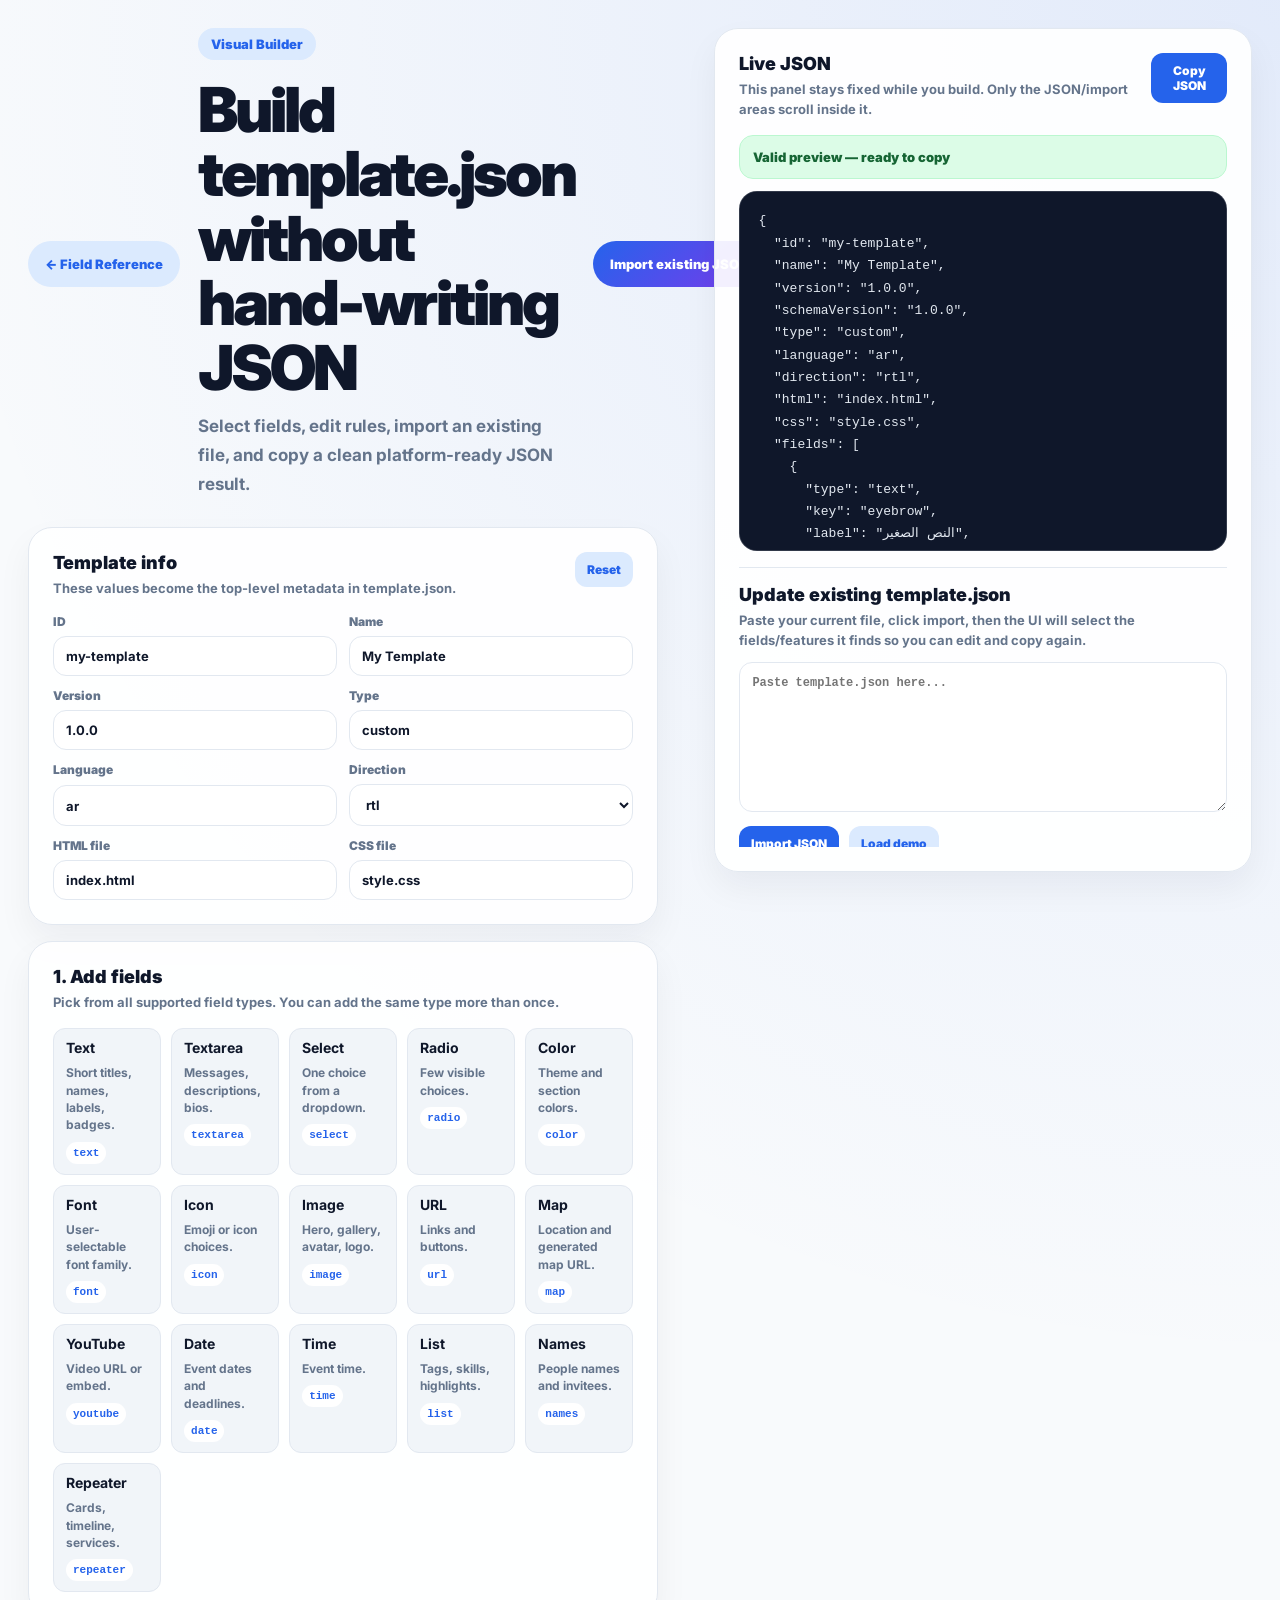
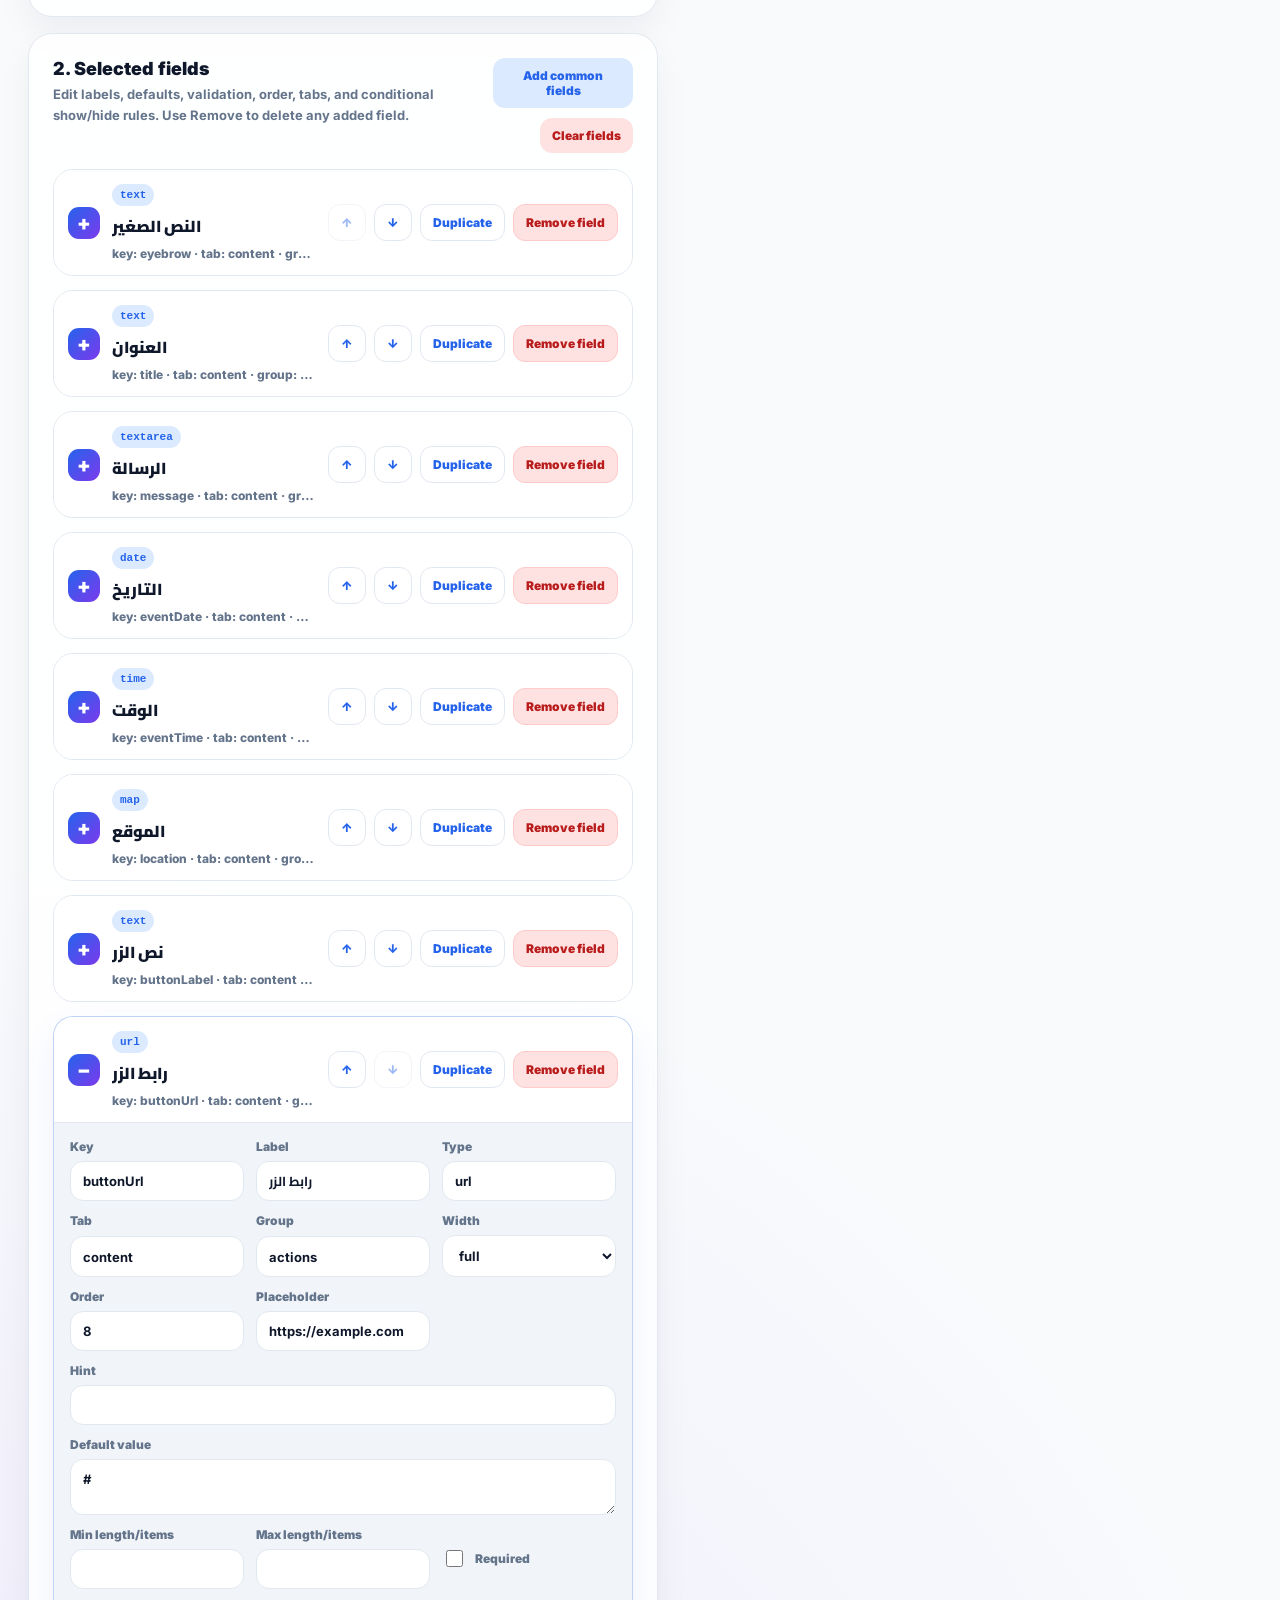
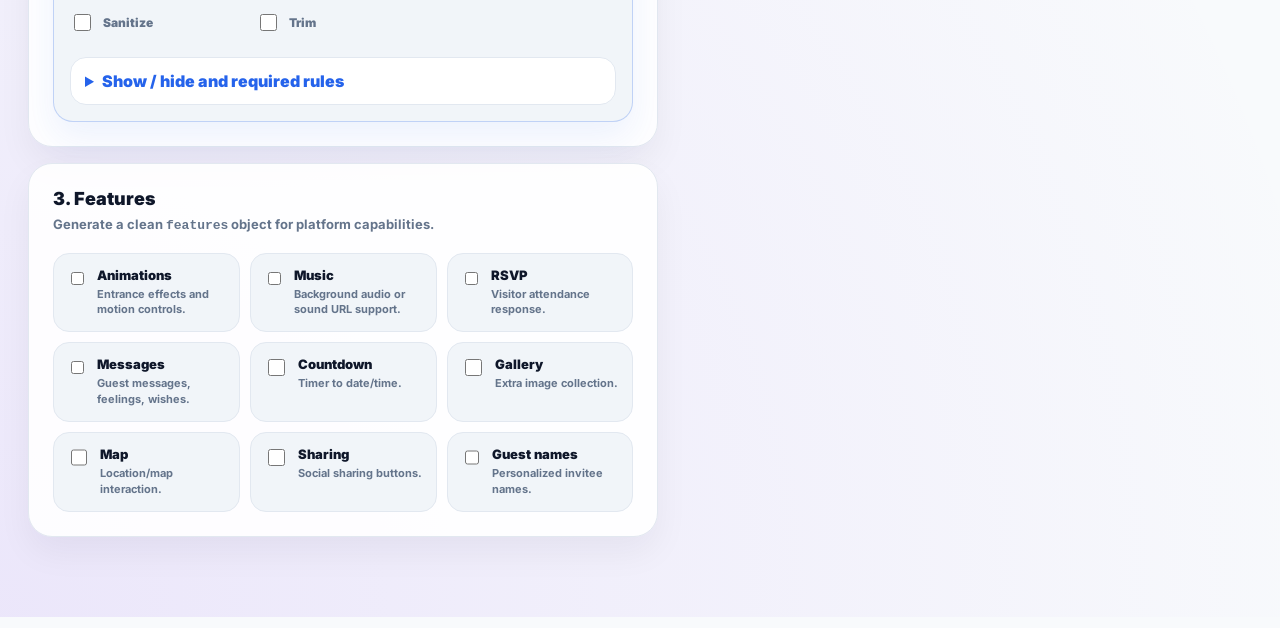
==== builder.html @ 33f6e94f "update" ====
<!DOCTYPE html>
<html lang="en" dir="ltr">

<head>
    <meta charset="UTF-8" />
    <meta name="viewport" content="width=device-width, initial-scale=1.0" />
    <title>Safhat Visual template.json Builder</title>
    <link rel="stylesheet" href="style.css" />
</head>

<body class="builder-page">

    <header class="builder-topbar">
        <a class="back-link" href="index.html">← Field Reference</a>
        <div>
            <span class="badge">Visual Builder</span>
            <h1>Build template.json without hand-writing JSON</h1>
            <p>Select fields, edit rules, import an existing file, and copy a clean platform-ready JSON result.</p>
        </div>
        <a class="topbar-action" href="#builder-import">Import existing JSON</a>
    </header>

    <main class="builder-main">
        <div class="builder-shell">
            <div class="builder-workspace">
                <div class="builder-panel">
                    <div class="builder-panel-title">
                        <div>
                            <h3>Template info</h3>
                            <p>These values become the top-level metadata in template.json.</p>
                        </div>
                        <button class="ghost-button" type="button" data-builder-reset>Reset</button>
                    </div>

                    <div class="builder-form-grid">
                        <label>
                            <span>ID</span>
                            <input id="builder-id" type="text" value="my-template" placeholder="my-template" />
                        </label>
                        <label>
                            <span>Name</span>
                            <input id="builder-name" type="text" value="My Template" placeholder="My Template" />
                        </label>
                        <label>
                            <span>Version</span>
                            <input id="builder-version" type="text" value="1.0.0" placeholder="1.0.0" />
                        </label>
                        <label>
                            <span>Type</span>
                            <input id="builder-type" type="text" value="custom" placeholder="invitation, portfolio..." />
                        </label>
                        <label>
                            <span>Language</span>
                            <input id="builder-language" type="text" value="ar" placeholder="ar" />
                        </label>
                        <label>
                            <span>Direction</span>
                            <select id="builder-direction">
                                <option value="rtl" selected>rtl</option>
                                <option value="ltr">ltr</option>
                            </select>
                        </label>
                        <label>
                            <span>HTML file</span>
                            <input id="builder-html" type="text" value="index.html" />
                        </label>
                        <label>
                            <span>CSS file</span>
                            <input id="builder-css" type="text" value="style.css" />
                        </label>
                    </div>
                </div>

                <div class="builder-panel">
                    <div class="builder-panel-title">
                        <div>
                            <h3>1. Add fields</h3>
                            <p>Pick from all supported field types. You can add the same type more than once.</p>
                        </div>
                    </div>

                    <div class="field-picker" data-field-picker></div>
                </div>

                <div class="builder-panel">
                    <div class="builder-panel-title">
                        <div>
                            <h3>2. Selected fields</h3>
                            <p>Edit labels, defaults, validation, order, tabs, and conditional show/hide rules. Use Remove to delete any added field.</p>
                        </div>
                        <div class="builder-title-actions">
                            <button class="ghost-button" type="button" data-add-common-fields>Add common fields</button>
                            <button class="danger-button" type="button" data-clear-fields>Clear fields</button>
                        </div>
                    </div>

                    <div class="selected-fields" data-selected-fields></div>
                </div>

                <div class="builder-panel">
                    <div class="builder-panel-title">
                        <div>
                            <h3>3. Features</h3>
                            <p>Generate a clean <code>features</code> object for platform capabilities.</p>
                        </div>
                    </div>

                    <div class="feature-toggle-grid" data-feature-toggles></div>
                </div>
            </div>

            <aside class="builder-preview">
                <div class="builder-panel sticky-preview">
                    <div class="builder-panel-title">
                        <div>
                            <h3>Live JSON</h3>
                            <p>This panel stays fixed while you build. Only the JSON/import areas scroll inside it.</p>
                        </div>
                        <button type="button" data-copy="builder-json-output">Copy JSON</button>
                    </div>

                    <div class="builder-status" data-builder-status>Ready</div>

                    <pre class="builder-json"><code id="builder-json-output"></code></pre>

                    <div class="import-box">
                        <h4>Update existing template.json</h4>
                        <p>Paste your current file, click import, then the UI will select the fields/features it finds so you can edit and copy again.</p>
                        <textarea id="builder-import" placeholder='Paste template.json here...'></textarea>
                        <div class="builder-actions">
                            <button type="button" data-import-json>Import JSON</button>
                            <button class="ghost-button" type="button" data-load-demo-json>Load demo</button>
                        </div>
                    </div>
                </div>
            </aside>
        </div>
    </main>

    <script src="builder.js"></script>

</body>

</html>
---- style.css ----
@import url('https://fonts.googleapis.com/css2?family=Cairo:wght@400;500;600;700;800;900&family=Inter:wght@400;500;600;700;800;900&display=swap');

:root {
    --bg: #f8fafc;
    --surface: #ffffff;
    --surface-soft: #f1f5f9;
    --text: #0f172a;
    --muted: #64748b;
    --border: #e2e8f0;
    --primary: #2563eb;
    --primary-soft: #dbeafe;
    --accent: #7c3aed;
    --success: #16a34a;
    --warning: #f59e0b;
    --danger: #ef4444;
    --code-bg: #0f172a;
    --code-text: #e2e8f0;
    --radius: 22px;
    --shadow: 0 22px 60px rgba(15, 23, 42, 0.08);
}

* {
    box-sizing: border-box;
}

html {
    scroll-behavior: smooth;
}

body {
    margin: 0;
    min-height: 100vh;
    color: var(--text);
    background:
        radial-gradient(circle at top right, rgba(37, 99, 235, 0.10), transparent 34%),
        radial-gradient(circle at bottom left, rgba(124, 58, 237, 0.10), transparent 34%),
        var(--bg);
    font-family: Inter, Cairo, sans-serif;
}

a {
    color: inherit;
    text-decoration: none;
}

code {
    font-family: ui-monospace, SFMono-Regular, Menlo, Monaco, Consolas, monospace;
}

.sidebar {
    position: fixed;
    inset: 0 auto 0 0;
    width: 292px;
    padding: 22px;
    background: rgba(255, 255, 255, 0.84);
    border-right: 1px solid var(--border);
    backdrop-filter: blur(18px);
    overflow-y: auto;
    z-index: 20;
}

.brand {
    display: flex;
    align-items: center;
    gap: 12px;
    padding: 14px;
    margin-bottom: 18px;
    border-radius: 18px;
    background: var(--surface-soft);
    border: 1px solid var(--border);
}

.brand>span {
    width: 42px;
    height: 42px;
    display: grid;
    place-items: center;
    border-radius: 14px;
    color: #ffffff;
    background: linear-gradient(135deg, var(--primary), var(--accent));
    font-size: 22px;
    font-weight: 900;
}

.brand strong {
    display: block;
    font-size: 15px;
    font-weight: 900;
}

.brand small {
    display: block;
    margin-top: 2px;
    color: var(--muted);
    font-size: 12px;
    font-weight: 700;
}

.sidebar nav {
    display: grid;
    gap: 4px;
}

.sidebar nav a {
    padding: 10px 12px;
    border-radius: 12px;
    color: var(--muted);
    font-size: 14px;
    font-weight: 700;
    transition: 0.18s ease;
}

.sidebar nav a:hover {
    color: var(--primary);
    background: var(--primary-soft);
}

.docs {
    width: min(1180px, calc(100% - 340px));
    margin-left: 320px;
    padding: 28px 28px 80px;
}

.hero {
    padding: clamp(34px, 5vw, 72px);
    margin-bottom: 24px;
    border-radius: 34px;
    background:
        linear-gradient(135deg, rgba(255, 255, 255, 0.94), rgba(255, 255, 255, 0.64)),
        var(--surface);
    border: 1px solid var(--border);
    box-shadow: var(--shadow);
}

.badge {
    display: inline-flex;
    width: fit-content;
    padding: 8px 13px;
    margin-bottom: 18px;
    border-radius: 999px;
    color: var(--primary);
    background: var(--primary-soft);
    font-size: 13px;
    font-weight: 900;
}

.hero h1 {
    max-width: 850px;
    margin: 0;
    font-size: clamp(42px, 6vw, 76px);
    line-height: 1.02;
    letter-spacing: -0.055em;
    font-weight: 900;
}

.hero p {
    max-width: 760px;
    margin: 22px 0 0;
    color: var(--muted);
    font-size: 18px;
    line-height: 1.8;
    font-weight: 600;
}

.hero-actions {
    display: flex;
    flex-wrap: wrap;
    gap: 12px;
    margin-top: 30px;
}

.hero-actions a {
    min-height: 50px;
    display: inline-flex;
    align-items: center;
    justify-content: center;
    padding: 13px 20px;
    border-radius: 999px;
    font-weight: 900;
}

.hero-actions a:first-child {
    color: #ffffff;
    background: linear-gradient(135deg, var(--primary), var(--accent));
}

.hero-actions a:last-child {
    background: var(--surface-soft);
    border: 1px solid var(--border);
}

.workflow-grid,
.checklist-grid {
    display: grid;
    gap: 16px;
}

.workflow-grid {
    grid-template-columns: repeat(3, minmax(0, 1fr));
}

.workflow-card {
    min-height: 230px;
    padding: 24px;
    border: 1px solid var(--border);
    border-radius: 22px;
    background: linear-gradient(145deg, #ffffff, var(--surface-soft));
}

.workflow-card > span {
    display: grid;
    width: 34px;
    height: 34px;
    place-items: center;
    border-radius: 50%;
    color: #ffffff;
    background: linear-gradient(135deg, var(--primary), var(--accent));
    font-size: 13px;
    font-weight: 900;
}

.workflow-card h3 {
    margin: 18px 0 8px;
    font-size: 20px;
}

.workflow-card p {
    min-height: 52px;
    margin: 0 0 15px;
    color: var(--muted);
    font-weight: 600;
    line-height: 1.65;
}

.workflow-card code {
    display: block;
    padding: 10px;
    overflow-x: auto;
    border-radius: 10px;
    color: #bfdbfe;
    background: var(--code-bg);
    font-size: 11px;
    line-height: 1.5;
    white-space: nowrap;
}

.callout {
    margin-top: 20px;
    padding: 16px 18px;
    border: 1px solid rgba(37, 99, 235, 0.22);
    border-radius: 16px;
    color: #1e3a8a;
    background: var(--primary-soft);
    line-height: 1.65;
}

.checklist-grid {
    grid-template-columns: repeat(2, minmax(0, 1fr));
}

.checklist-grid label {
    display: flex;
    align-items: flex-start;
    gap: 10px;
    padding: 15px;
    border: 1px solid var(--border);
    border-radius: 14px;
    background: var(--surface-soft);
    color: var(--text);
    font-weight: 700;
    line-height: 1.5;
    cursor: pointer;
}

.checklist-grid input {
    width: 17px;
    height: 17px;
    margin: 2px 0 0;
    accent-color: var(--primary);
}

.builder-section {
    background:
        linear-gradient(135deg, rgba(37, 99, 235, 0.08), rgba(124, 58, 237, 0.08)),
        rgba(255, 255, 255, 0.94);
}

.builder-link-section {
    background:
        linear-gradient(135deg, rgba(37, 99, 235, 0.09), rgba(124, 58, 237, 0.09)),
        rgba(255, 255, 255, 0.94);
}

.builder-link-card {
    display: flex;
    align-items: center;
    justify-content: space-between;
    gap: 18px;
    padding: 22px;
    border: 1px solid rgba(37, 99, 235, 0.18);
    border-radius: 22px;
    background: #ffffff;
}

.builder-link-card strong {
    display: block;
    font-size: 20px;
    font-weight: 900;
}

.builder-link-card p {
    margin: 7px 0 0;
    color: var(--muted);
    line-height: 1.65;
    font-weight: 700;
}

.builder-link-card a,
.topbar-action,
.back-link {
    display: inline-flex;
    align-items: center;
    justify-content: center;
    min-height: 46px;
    padding: 12px 17px;
    border-radius: 999px;
    color: #ffffff;
    background: linear-gradient(135deg, var(--primary), var(--accent));
    font-size: 13px;
    font-weight: 900;
    white-space: nowrap;
}

.back-link {
    color: var(--primary);
    background: var(--primary-soft);
}

.builder-page {
    min-height: 100vh;
}

.builder-topbar,
.builder-main {
    margin-right: min(620px, calc(42vw + 56px));
}

.builder-topbar {
    display: grid;
    grid-template-columns: auto 1fr auto;
    gap: 18px;
    align-items: center;
    padding: 28px;
}

.builder-topbar h1 {
    max-width: 900px;
    margin: 0;
    font-size: clamp(34px, 5vw, 62px);
    line-height: 1.04;
    letter-spacing: -0.05em;
    font-weight: 900;
}

.builder-topbar p {
    max-width: 760px;
    margin: 12px 0 0;
    color: var(--muted);
    font-size: 17px;
    line-height: 1.7;
    font-weight: 700;
}

.builder-main {
    padding: 0 28px 80px;
}

.builder-page .builder-shell {
    display: block;
}

.builder-page .builder-workspace {
    max-width: 1120px;
}

.builder-page .builder-panel {
    padding: 24px;
}

.builder-page .field-picker {
    grid-template-columns: repeat(5, minmax(0, 1fr));
}

.builder-page .feature-toggle-grid {
    grid-template-columns: repeat(3, minmax(0, 1fr));
}

.builder-page .builder-preview {
    position: fixed;
    top: 28px;
    right: 28px;
    bottom: 28px;
    width: min(560px, calc(100vw - 56px));
    max-width: 42vw;
    z-index: 30;
}

.builder-page .sticky-preview {
    position: static;
    display: flex;
    flex-direction: column;
    height: 100%;
    overflow: hidden;
}

.builder-page .builder-json {
    flex: 1 1 auto;
    min-height: 220px;
    max-height: none;
    overflow: auto;
}

.builder-page .import-box {
    flex: 0 0 auto;
    max-height: 280px;
    overflow: auto;
}

.builder-shell {
    display: grid;
    grid-template-columns: minmax(0, 1.2fr) minmax(360px, 0.8fr);
    gap: 18px;
    align-items: start;
}

.builder-workspace {
    display: grid;
    gap: 16px;
}

.builder-panel {
    padding: 18px;
    border: 1px solid var(--border);
    border-radius: 24px;
    background: rgba(255, 255, 255, 0.92);
    box-shadow: 0 16px 34px rgba(15, 23, 42, 0.05);
}

.builder-panel-title {
    display: flex;
    align-items: flex-start;
    justify-content: space-between;
    gap: 14px;
    margin-bottom: 16px;
}

.builder-panel-title h3,
.import-box h4 {
    margin: 0;
    font-size: 18px;
    font-weight: 900;
}

.builder-panel-title p,
.import-box p {
    margin: 5px 0 0;
    color: var(--muted);
    font-size: 13px;
    line-height: 1.55;
    font-weight: 700;
}

.builder-panel button,
.field-editor-actions button,
.builder-actions button {
    border: 0;
    cursor: pointer;
    padding: 10px 12px;
    border-radius: 12px;
    color: #ffffff;
    background: var(--primary);
    font: inherit;
    font-size: 12px;
    font-weight: 900;
    transition: 0.18s ease;
}

.builder-panel button:hover,
.field-editor-actions button:hover,
.builder-actions button:hover {
    transform: translateY(-1px);
    background: #1d4ed8;
}

.builder-panel button:disabled {
    cursor: not-allowed;
    opacity: 0.45;
    transform: none;
}

.builder-panel .ghost-button,
.builder-actions .ghost-button {
    color: var(--primary);
    background: var(--primary-soft);
}

.builder-panel .danger-button,
.builder-actions .danger-button {
    color: #b91c1c;
    background: #fee2e2;
}

.builder-panel button.copied {
    background: var(--success);
}

.builder-title-actions {
    display: flex;
    flex-wrap: wrap;
    justify-content: flex-end;
    gap: 10px;
}

.builder-form-grid {
    display: grid;
    grid-template-columns: repeat(2, minmax(0, 1fr));
    gap: 12px;
}

.builder-form-grid.compact {
    grid-template-columns: repeat(3, minmax(0, 1fr));
}

.builder-form-grid label,
.condition-grid label {
    display: grid;
    gap: 7px;
    color: var(--text);
    font-size: 12px;
    font-weight: 900;
}

.builder-form-grid label.wide,
.condition-grid label.wide {
    grid-column: 1 / -1;
}

.builder-form-grid span,
.condition-grid span {
    color: var(--muted);
}

.builder-form-grid input,
.builder-form-grid select,
.builder-form-grid textarea,
.condition-grid input,
.import-box textarea {
    width: 100%;
    border: 1px solid var(--border);
    outline: 0;
    padding: 11px 12px;
    border-radius: 13px;
    color: var(--text);
    background: #ffffff;
    font: inherit;
    font-size: 13px;
    font-weight: 700;
}

.builder-form-grid textarea,
.import-box textarea {
    resize: vertical;
}

.check-row {
    display: flex !important;
    grid-template-columns: auto 1fr;
    align-items: center;
    flex-direction: row;
    gap: 9px !important;
    min-height: 42px;
}

.check-row input,
.feature-toggle input {
    width: 17px;
    height: 17px;
    accent-color: var(--primary);
}

.field-picker,
.feature-toggle-grid {
    display: grid;
    grid-template-columns: repeat(4, minmax(0, 1fr));
    gap: 10px;
}

.field-picker-card {
    min-height: 126px;
    display: grid;
    justify-items: start;
    align-content: start;
    gap: 8px;
    padding: 14px;
    text-align: left;
    border: 1px solid var(--border) !important;
    color: var(--text) !important;
    background: var(--surface-soft) !important;
}

.field-picker-card strong {
    font-size: 14px;
}

.field-picker-card span {
    color: var(--muted);
    font-size: 12px;
    line-height: 1.45;
    font-weight: 700;
}

.field-picker-card code {
    margin-top: auto;
    padding: 5px 7px;
    border-radius: 999px;
    color: var(--primary);
    background: #ffffff;
    font-size: 11px;
    font-weight: 900;
}

.selected-fields {
    display: grid;
    gap: 14px;
}

.empty-builder-state {
    padding: 22px;
    border: 1px dashed #bfdbfe;
    border-radius: 18px;
    color: #1e3a8a;
    background: #eff6ff;
    text-align: center;
}

.empty-builder-state p {
    margin: 7px 0 0;
    color: #1e40af;
    font-weight: 700;
}

.field-editor {
    overflow: hidden;
    padding: 0;
    border: 1px solid var(--border);
    border-radius: 20px;
    background: var(--surface-soft);
    transition: border-color 0.18s ease, box-shadow 0.18s ease;
}

.field-editor.is-open {
    border-color: rgba(37, 99, 235, 0.24);
    box-shadow: 0 16px 34px rgba(37, 99, 235, 0.08);
}

.field-editor-head {
    display: flex;
    align-items: center;
    justify-content: space-between;
    gap: 14px;
    padding: 14px;
    background: #ffffff;
}

.field-summary-button {
    min-width: 0;
    flex: 1;
    display: grid !important;
    grid-template-columns: auto minmax(0, 1fr);
    align-items: center;
    gap: 12px;
    padding: 0 !important;
    border: 0 !important;
    color: inherit !important;
    background: transparent !important;
    text-align: left;
}

.field-summary-button:hover {
    transform: none !important;
    background: transparent !important;
}

.accordion-chevron {
    width: 32px;
    height: 32px;
    display: grid;
    place-items: center;
    border-radius: 11px;
    color: #ffffff;
    background: linear-gradient(135deg, var(--primary), var(--accent));
    font-size: 20px;
    font-weight: 900;
    line-height: 1;
}

.field-summary-text {
    min-width: 0;
    display: grid;
    gap: 5px;
}

.field-summary-text strong {
    overflow: hidden;
    color: var(--text);
    font-size: 16px;
    font-weight: 900;
    text-overflow: ellipsis;
    white-space: nowrap;
}

.field-summary-text small {
    overflow: hidden;
    color: var(--muted);
    font-size: 12px;
    font-weight: 800;
    text-overflow: ellipsis;
    white-space: nowrap;
}

.field-type-pill {
    display: inline-flex;
    width: fit-content;
    padding: 5px 8px;
    border-radius: 999px;
    color: var(--primary);
    background: var(--primary-soft);
    font-size: 11px;
    font-weight: 900;
    font-family: ui-monospace, SFMono-Regular, Menlo, Monaco, Consolas, monospace;
}

.field-editor-actions {
    display: flex;
    flex-wrap: wrap;
    justify-content: flex-end;
    gap: 8px;
}

.field-editor-actions button {
    color: var(--primary);
    background: #ffffff;
    border: 1px solid var(--border);
}

.field-editor-actions button:last-child {
    color: #b91c1c;
    background: #fee2e2;
    border-color: #fecaca;
}

.field-editor-body {
    padding: 16px;
    border-top: 1px solid var(--border);
}

.condition-editor {
    margin-top: 14px;
    border-radius: 16px;
    background: #ffffff;
    border: 1px solid var(--border);
}

.condition-editor summary {
    cursor: pointer;
    padding: 13px 14px;
    color: var(--primary);
    font-weight: 900;
}

.condition-grid {
    display: grid;
    grid-template-columns: 1fr 1fr 1fr;
    gap: 12px;
    padding: 0 14px 14px;
}

.condition-helper {
    grid-column: 1 / -1;
    display: flex;
    align-items: center;
    justify-content: space-between;
    gap: 12px;
    padding: 12px;
    border: 1px dashed #bfdbfe;
    border-radius: 14px;
    color: #1e3a8a;
    background: #eff6ff;
    font-size: 12px;
    font-weight: 900;
}

.condition-helper button {
    color: #ffffff;
    background: var(--primary);
}

.feature-toggle {
    display: flex;
    gap: 10px;
    align-items: flex-start;
    padding: 13px;
    border: 1px solid var(--border);
    border-radius: 16px;
    background: var(--surface-soft);
    cursor: pointer;
}

.feature-toggle strong,
.feature-toggle small {
    display: block;
}

.feature-toggle strong {
    font-size: 13px;
    font-weight: 900;
}

.feature-toggle small {
    margin-top: 4px;
    color: var(--muted);
    font-size: 11px;
    line-height: 1.45;
    font-weight: 700;
}

.builder-preview {
    min-width: 0;
}

.sticky-preview {
    position: sticky;
    top: 18px;
}

.builder-status {
    padding: 11px 13px;
    margin-bottom: 12px;
    border-radius: 14px;
    font-size: 13px;
    font-weight: 900;
    line-height: 1.55;
}

.builder-status.ok {
    color: #166534;
    background: #dcfce7;
    border: 1px solid #bbf7d0;
}

.builder-status.warn {
    color: #92400e;
    background: #fef3c7;
    border: 1px solid #fde68a;
}

.builder-json {
    max-height: 520px;
    margin: 0;
    border-radius: 18px;
    background: var(--code-bg);
    border: 1px solid rgba(226, 232, 240, 0.16);
}

.builder-json code {
    display: block;
    color: var(--code-text);
}

.import-box {
    margin-top: 16px;
    padding-top: 16px;
    border-top: 1px solid var(--border);
}

.import-box textarea {
    min-height: 150px;
    margin-top: 12px;
    font-family: ui-monospace, SFMono-Regular, Menlo, Monaco, Consolas, monospace;
    font-size: 12px;
    line-height: 1.6;
}

.builder-actions {
    display: flex;
    flex-wrap: wrap;
    gap: 10px;
    margin-top: 10px;
}

.section,
.field-doc {
    padding: clamp(24px, 4vw, 38px);
    margin-bottom: 22px;
    border-radius: 30px;
    background: rgba(255, 255, 255, 0.90);
    border: 1px solid var(--border);
    box-shadow: 0 16px 42px rgba(15, 23, 42, 0.05);
}

.field-doc.important {
    border-color: rgba(37, 99, 235, 0.24);
    box-shadow: 0 18px 50px rgba(37, 99, 235, 0.08);
}

.section-title {
    display: flex;
    align-items: flex-start;
    gap: 16px;
    margin-bottom: 24px;
}

.section-title>span {
    width: 46px;
    height: 46px;
    display: grid;
    place-items: center;
    flex: 0 0 auto;
    border-radius: 15px;
    color: #ffffff;
    background: linear-gradient(135deg, var(--primary), var(--accent));
    font-size: 14px;
    font-weight: 900;
}

.section-title h2,
.field-header h2 {
    margin: 0;
    font-size: clamp(28px, 4vw, 42px);
    line-height: 1.16;
    letter-spacing: -0.035em;
    font-weight: 900;
}

.section-title p,
.field-header p {
    max-width: 780px;
    margin: 8px 0 0;
    color: var(--muted);
    font-size: 16px;
    line-height: 1.75;
    font-weight: 600;
}

.field-header {
    margin-bottom: 22px;
}

.field-type {
    display: inline-flex;
    width: fit-content;
    margin-bottom: 12px;
    padding: 7px 11px;
    border-radius: 999px;
    color: var(--primary);
    background: var(--primary-soft);
    font-size: 13px;
    font-weight: 900;
    font-family: ui-monospace, SFMono-Regular, Menlo, Monaco, Consolas, monospace;
}

.info-grid,
.code-grid {
    display: grid;
    grid-template-columns: repeat(2, minmax(0, 1fr));
    gap: 16px;
}

.cards-grid {
    display: grid;
    grid-template-columns: repeat(4, minmax(0, 1fr));
    gap: 14px;
    margin-bottom: 18px;
}

.info-card,
.mini-card {
    padding: 20px;
    border-radius: 22px;
    background: var(--surface-soft);
    border: 1px solid var(--border);
}

.info-card h3,
.mini-card h3 {
    margin: 0 0 8px;
    font-size: 18px;
    font-weight: 900;
}

.info-card p,
.mini-card p {
    margin: 0 0 14px;
    color: var(--muted);
    line-height: 1.65;
    font-weight: 600;
}

.mini-card code {
    display: inline-flex;
    padding: 6px 9px;
    border-radius: 10px;
    color: var(--primary);
    background: #ffffff;
    border: 1px solid var(--border);
    font-size: 12px;
    font-weight: 800;
}

.code-card {
    overflow: hidden;
    border-radius: 22px;
    background: var(--code-bg);
    border: 1px solid rgba(226, 232, 240, 0.16);
}

.code-card.large pre {
    max-height: 720px;
}

.code-header {
    display: flex;
    align-items: center;
    justify-content: space-between;
    gap: 14px;
    padding: 12px 14px;
    background: rgba(255, 255, 255, 0.06);
    border-bottom: 1px solid rgba(226, 232, 240, 0.12);
}

.code-header span {
    color: #ffffff;
    font-size: 13px;
    font-weight: 900;
}

.code-header button {
    border: 0;
    cursor: pointer;
    padding: 7px 10px;
    border-radius: 10px;
    color: #ffffff;
    background: var(--primary);
    font-size: 12px;
    font-weight: 900;
    transition: 0.18s ease;
}

.code-header button:hover {
    transform: translateY(-1px);
    background: #1d4ed8;
}

.code-header button.copied {
    background: var(--success);
}

pre {
    margin: 0;
    max-height: 460px;
    padding: 18px;
    overflow: auto;
}

pre code {
    color: var(--code-text);
    font-size: 13px;
    line-height: 1.72;
    white-space: pre;
}

.table-wrap {
    overflow: auto;
    margin-bottom: 18px;
    border-radius: 22px;
    border: 1px solid var(--border);
}

table {
    width: 100%;
    border-collapse: collapse;
    min-width: 720px;
    background: #ffffff;
}

th,
td {
    padding: 14px 16px;
    text-align: left;
    border-bottom: 1px solid var(--border);
    vertical-align: top;
}

th {
    color: var(--text);
    background: var(--surface-soft);
    font-size: 13px;
    font-weight: 900;
}

td {
    color: var(--muted);
    font-size: 14px;
    line-height: 1.6;
    font-weight: 600;
}

td code {
    color: var(--primary);
    font-size: 13px;
    font-weight: 800;
}

.example-preview {
    padding: 18px;
    margin-bottom: 16px;
    border-radius: 22px;
    background: var(--surface-soft);
    border: 1px solid var(--border);
}

.example-preview label {
    display: block;
    margin-bottom: 8px;
    color: var(--muted);
    font-size: 13px;
    font-weight: 900;
}

.example-preview input,
.example-preview textarea,
.example-preview select {
    width: 100%;
    border: 1px solid var(--border);
    outline: none;
    padding: 13px 14px;
    border-radius: 14px;
    color: var(--text);
    background: #ffffff;
    font: inherit;
    font-weight: 700;
}

.example-preview textarea {
    min-height: 100px;
    resize: none;
}

.inline-preview {
    display: flex;
    flex-wrap: wrap;
    gap: 12px;
}

.inline-preview label {
    margin: 0;
    display: inline-flex;
    align-items: center;
    gap: 8px;
    padding: 11px 13px;
    border-radius: 999px;
    background: #ffffff;
    border: 1px solid var(--border);
    color: var(--text);
}

.color-preview,
.icon-preview,
.tags-preview {
    display: flex;
    flex-wrap: wrap;
    gap: 12px;
}

.color-preview span {
    width: 52px;
    height: 52px;
    display: inline-flex;
    border-radius: 16px;
    border: 4px solid #ffffff;
    box-shadow: 0 10px 24px rgba(15, 23, 42, 0.12);
}

.icon-preview span {
    width: 56px;
    height: 56px;
    display: grid;
    place-items: center;
    border-radius: 18px;
    background: #ffffff;
    border: 1px solid var(--border);
    font-size: 26px;
}

.image-preview img {
    width: 100%;
    max-height: 330px;
    display: block;
    object-fit: cover;
    border-radius: 18px;
    border: 1px solid var(--border);
}

.tags-preview span {
    display: inline-flex;
    padding: 9px 14px;
    border-radius: 999px;
    color: var(--primary);
    background: #ffffff;
    border: 1px solid var(--border);
    font-size: 13px;
    font-weight: 900;
}

.repeater-preview {
    display: grid;
    grid-template-columns: repeat(2, 1fr);
    gap: 14px;
}

.repeater-preview article {
    padding: 18px;
    border-radius: 18px;
    background: #ffffff;
    border: 1px solid var(--border);
}

.repeater-preview strong {
    display: block;
    margin-bottom: 8px;
    font-weight: 900;
}

.repeater-preview p {
    margin: 0;
    color: var(--muted);
    line-height: 1.6;
    font-weight: 600;
}

.explain-box {
    padding: 18px;
    margin-bottom: 16px;
    border-radius: 22px;
    background: #eff6ff;
    border: 1px solid #bfdbfe;
}

.explain-box h3 {
    margin: 0 0 8px;
    color: #1e40af;
    font-size: 18px;
    font-weight: 900;
}

.explain-box p {
    margin: 0;
    color: #1e3a8a;
    line-height: 1.75;
    font-weight: 700;
}

.supports {
    display: flex;
    align-items: center;
    flex-wrap: wrap;
    gap: 8px;
    margin-top: 16px;
}

.supports strong {
    margin-right: 6px;
    color: var(--text);
    font-size: 14px;
    font-weight: 900;
}

.supports span {
    display: inline-flex;
    padding: 7px 10px;
    border-radius: 999px;
    color: var(--primary);
    background: var(--primary-soft);
    font-size: 12px;
    font-weight: 900;
}

@media (max-width: 1180px) {
    .sidebar {
        position: relative;
        width: auto;
        inset: auto;
        border-right: 0;
        border-bottom: 1px solid var(--border);
    }

    .sidebar nav {
        display: flex;
        flex-wrap: wrap;
    }

    .docs {
        width: 100%;
        margin-left: 0;
    }

    .builder-shell {
        grid-template-columns: 1fr;
    }

    .builder-topbar,
    .builder-main {
        margin-right: 0;
    }

    .builder-topbar {
        grid-template-columns: 1fr;
    }

    .builder-page .builder-preview {
        position: static;
        width: auto;
        max-width: none;
        margin-top: 18px;
    }

    .builder-page .sticky-preview {
        height: auto;
        overflow: visible;
    }

    .builder-page .builder-json {
        max-height: 560px;
    }

    .builder-page .import-box {
        max-height: none;
    }

    .builder-page .field-picker,
    .builder-page .feature-toggle-grid {
        grid-template-columns: repeat(3, minmax(0, 1fr));
    }

    .sticky-preview {
        position: static;
    }
}

@media (max-width: 820px) {
    .docs {
        padding: 16px 16px 60px;
    }

    .info-grid,
    .code-grid,
    .cards-grid,
    .repeater-preview,
    .workflow-grid,
    .checklist-grid,
    .builder-form-grid,
    .builder-form-grid.compact,
    .field-picker,
    .feature-toggle-grid,
    .condition-grid {
        grid-template-columns: 1fr;
    }

    .builder-topbar,
    .builder-main {
        padding: 16px;
    }

    .builder-link-card {
        display: grid;
    }

    .builder-link-card a {
        width: 100%;
    }

    .field-editor-head {
        display: grid;
    }

    .field-editor-actions {
        justify-content: flex-start;
    }

    .hero,
    .section,
    .field-doc {
        border-radius: 24px;
    }

    .hero h1 {
        font-size: 40px;
    }
}
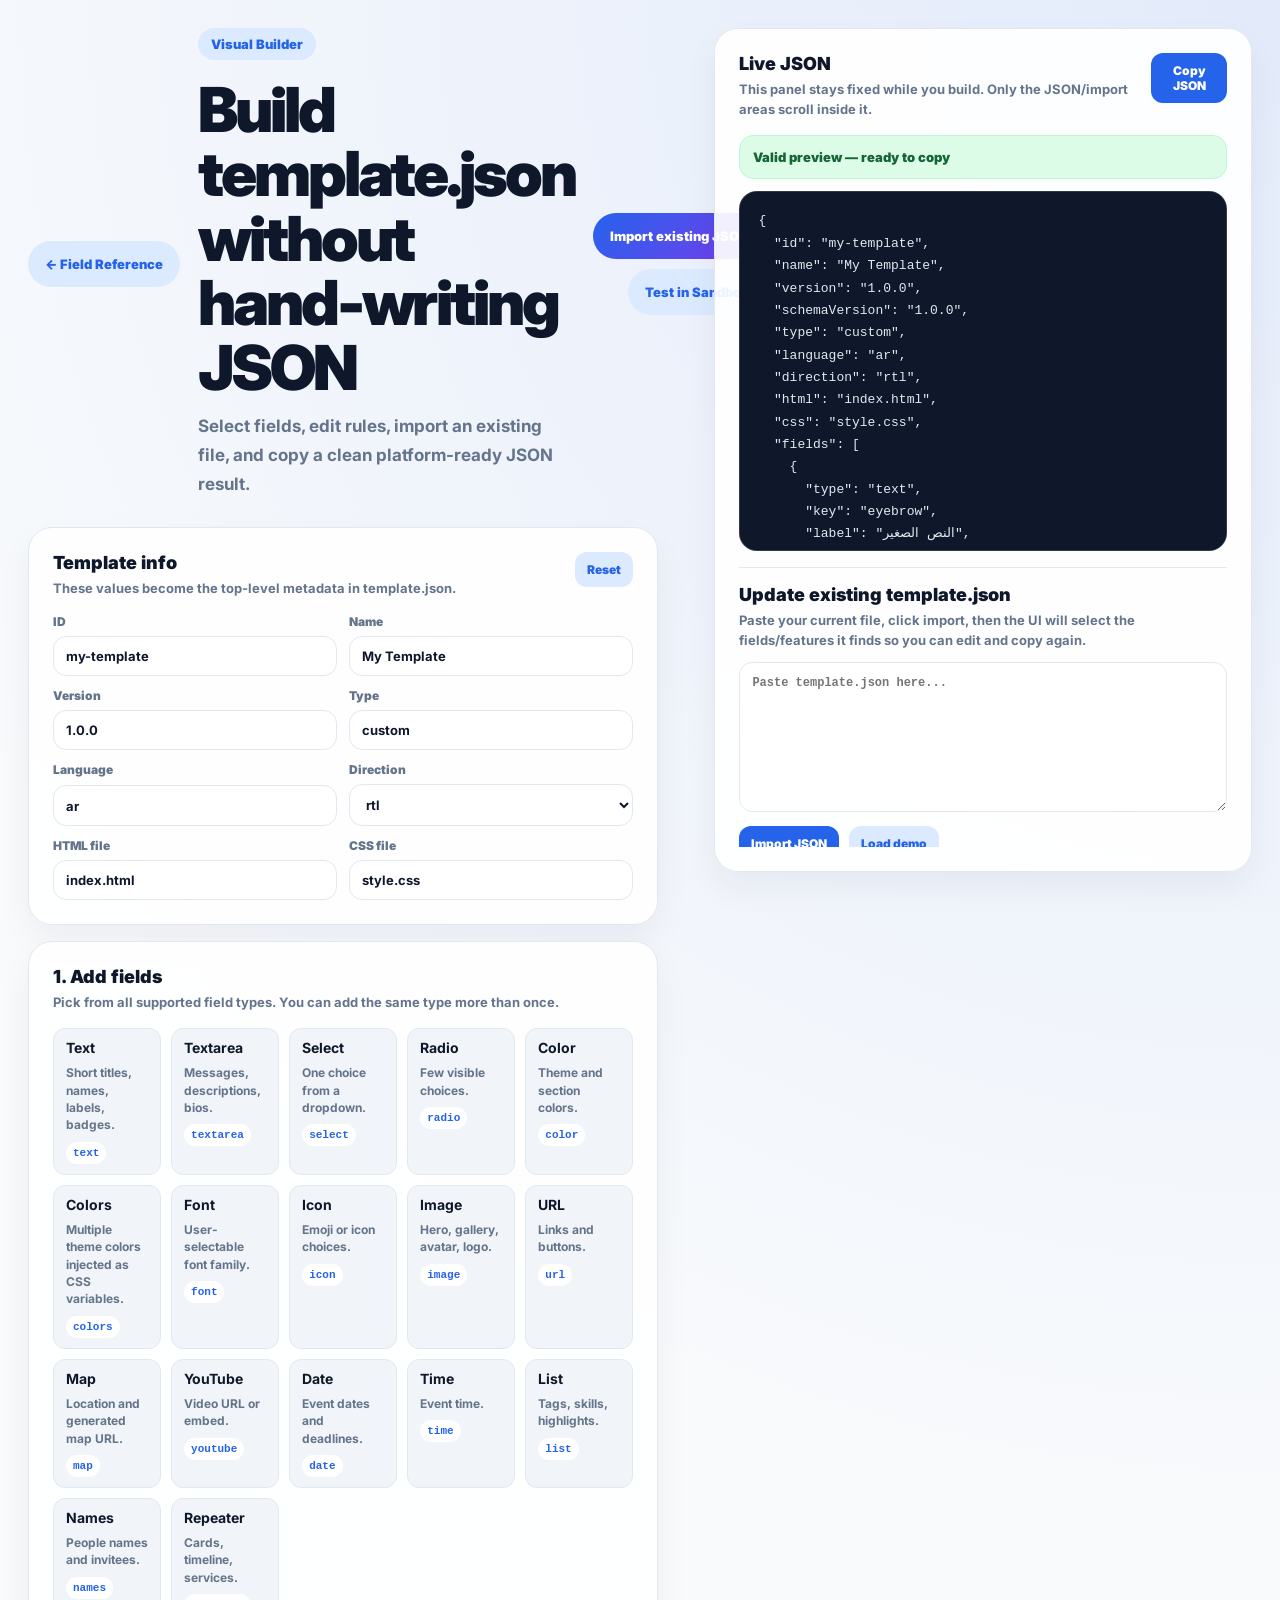
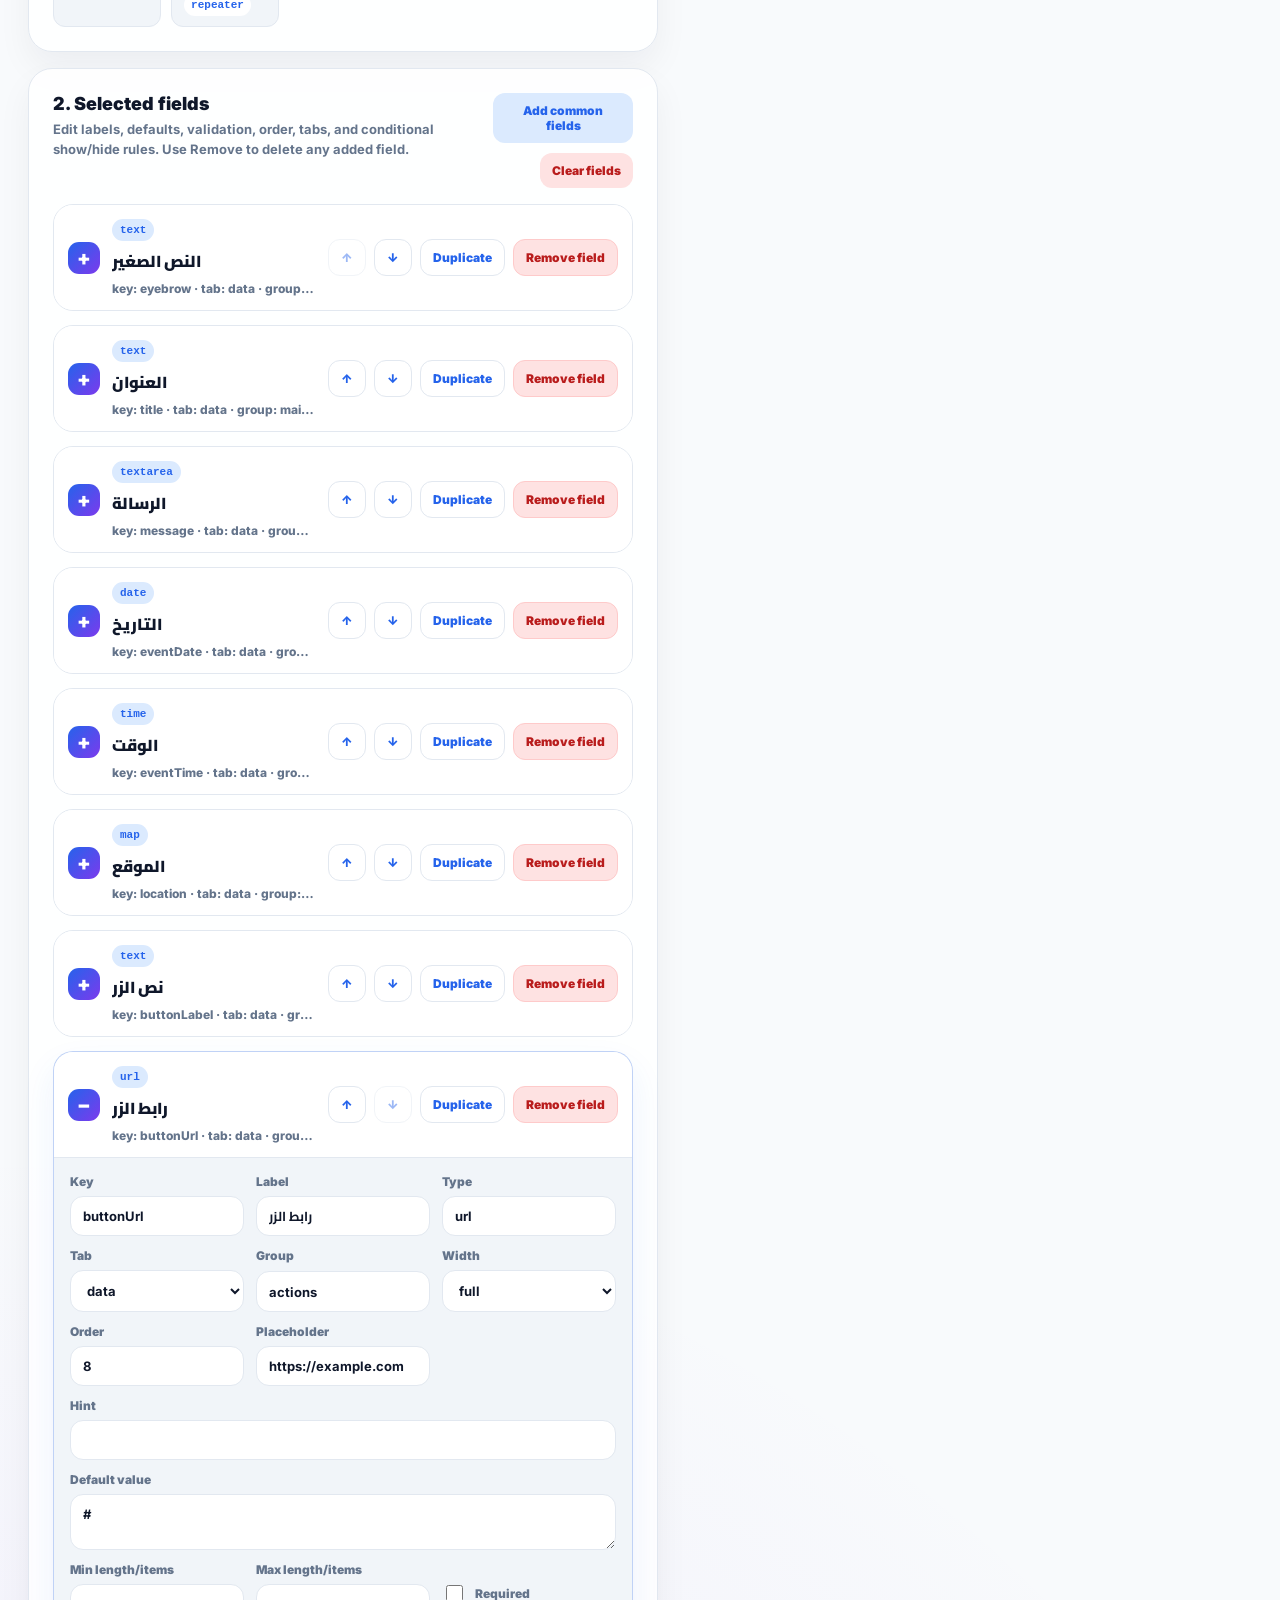
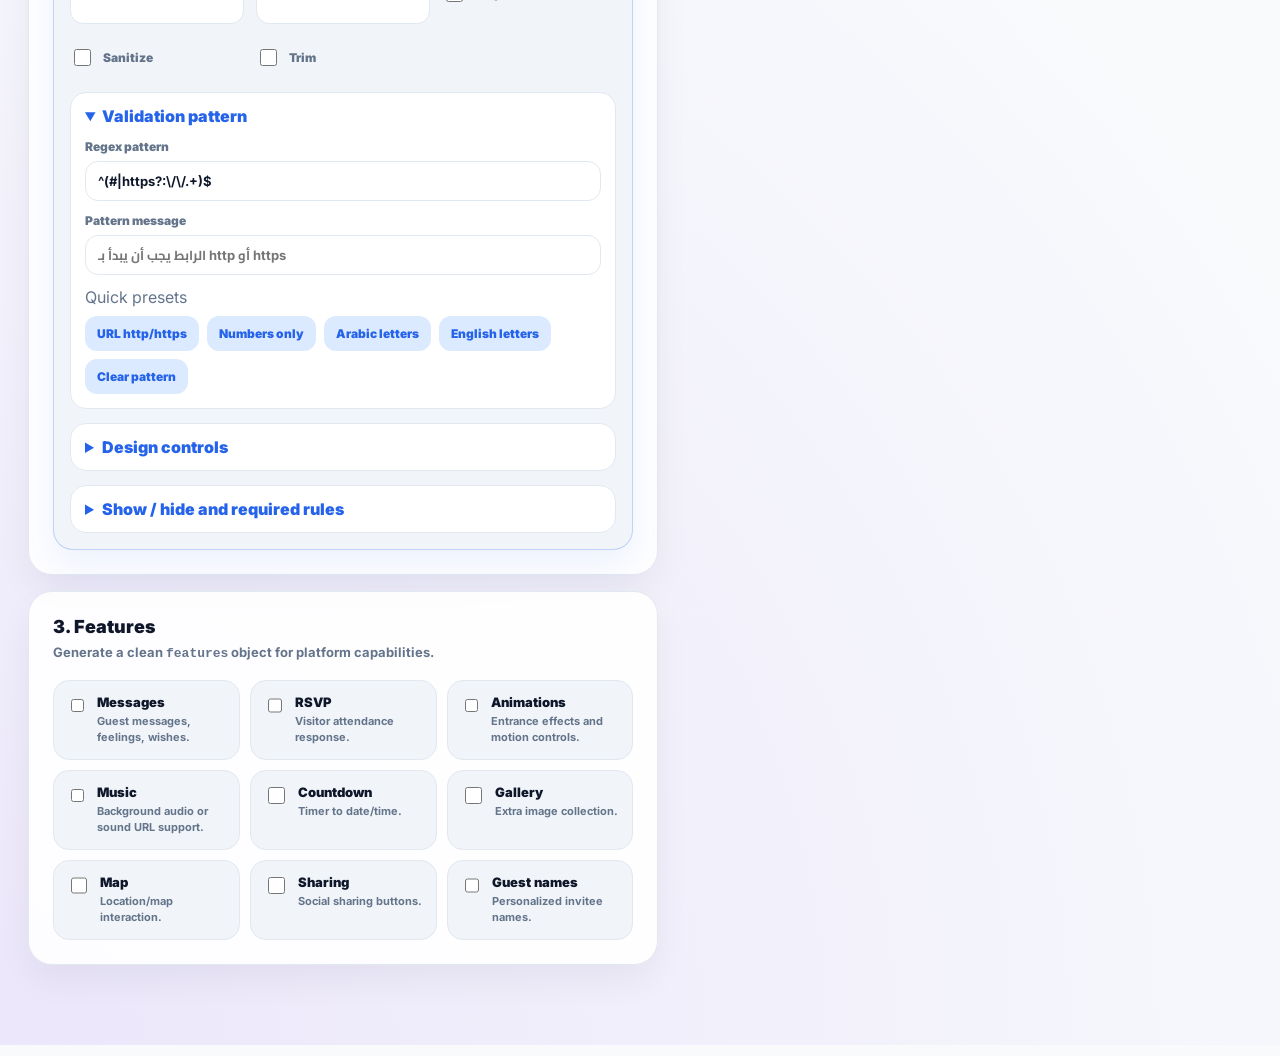
==== commit 952a2303: "update" ====
--- a/builder.html
+++ b/builder.html
@@ -17,7 +17,10 @@
             <h1>Build template.json without hand-writing JSON</h1>
             <p>Select fields, edit rules, import an existing file, and copy a clean platform-ready JSON result.</p>
         </div>
-        <a class="topbar-action" href="#builder-import">Import existing JSON</a>
+        <div class="topbar-links">
+            <a class="topbar-action" href="#builder-import">Import existing JSON</a>
+            <a class="topbar-action secondary" href="sandbox.html">Test in Sandbox</a>
+        </div>
     </header>
 
     <main class="builder-main">
--- a/style.css
+++ b/style.css
@@ -207,7 +207,7 @@
     background: linear-gradient(145deg, #ffffff, var(--surface-soft));
 }
 
-.workflow-card > span {
+.workflow-card>span {
     display: grid;
     width: 34px;
     height: 34px;
@@ -336,6 +336,18 @@
     background: var(--primary-soft);
 }
 
+.topbar-links {
+    display: flex;
+    flex-wrap: wrap;
+    justify-content: flex-end;
+    gap: 10px;
+}
+
+.topbar-action.secondary {
+    color: var(--primary);
+    background: var(--primary-soft);
+}
+
 .builder-page {
     min-height: 100vh;
 }
@@ -424,6 +436,308 @@
     flex: 0 0 auto;
     max-height: 280px;
     overflow: auto;
+}
+
+.sandbox-page {
+    min-height: 100vh;
+}
+
+.sandbox-page .builder-topbar,
+.sandbox-main {
+    margin-right: 0;
+}
+
+.sandbox-main {
+    padding: 0 28px 80px;
+}
+
+.sandbox-layout {
+    display: grid;
+    grid-template-columns: minmax(0, 0.95fr) minmax(480px, 1.05fr);
+    gap: 18px;
+    align-items: start;
+}
+
+.sandbox-workspace,
+.sandbox-preview-column {
+    display: grid;
+    gap: 18px;
+}
+
+.sandbox-preview-column {
+    position: sticky;
+    top: 20px;
+}
+
+.sandbox-preview-column .preview-panel {
+    min-height: calc(100vh - 40px);
+    display: flex;
+    flex-direction: column;
+}
+
+.sandbox-panel {
+    padding: 20px;
+    border: 1px solid var(--border);
+    border-radius: 24px;
+    background: rgba(255, 255, 255, 0.92);
+    box-shadow: 0 16px 34px rgba(15, 23, 42, 0.05);
+}
+
+.sandbox-toolbar {
+    display: flex;
+    justify-content: space-between;
+    align-items: flex-start;
+    gap: 18px;
+    margin-bottom: 18px;
+}
+
+.sandbox-toolbar h2,
+.sandbox-panel-title h3 {
+    margin: 0;
+    font-size: 20px;
+    font-weight: 900;
+}
+
+.sandbox-toolbar p,
+.sandbox-panel-title p {
+    margin: 6px 0 0;
+    color: var(--muted);
+    line-height: 1.6;
+    font-size: 13px;
+    font-weight: 700;
+}
+
+.sandbox-actions,
+.sandbox-panel-title {
+    display: flex;
+    align-items: flex-start;
+    justify-content: space-between;
+    gap: 12px;
+}
+
+.sandbox-actions {
+    flex-wrap: wrap;
+    justify-content: flex-end;
+}
+
+.sandbox-actions button,
+.sandbox-panel button,
+.sandbox-helper-toggle {
+    border: 0;
+    cursor: pointer;
+    padding: 10px 12px;
+    border-radius: 12px;
+    color: #ffffff;
+    background: var(--primary);
+    font: inherit;
+    font-size: 12px;
+    font-weight: 900;
+    transition: 0.18s ease;
+}
+
+.sandbox-actions button:hover,
+.sandbox-panel button:hover {
+    transform: translateY(-1px);
+    background: #1d4ed8;
+}
+
+.sandbox-actions .ghost-button,
+.sandbox-panel .ghost-button {
+    color: var(--primary);
+    background: var(--primary-soft);
+}
+
+.sandbox-actions button.copied,
+.sandbox-panel button.copied {
+    background: var(--success);
+}
+
+.sandbox-helper-grid {
+    display: grid;
+    grid-template-columns: repeat(2, minmax(0, 1fr));
+    gap: 12px;
+}
+
+.sandbox-helper-toggle {
+    display: flex;
+    align-items: flex-start;
+    gap: 10px;
+    color: var(--text);
+    background: var(--surface-soft);
+    border: 1px solid var(--border);
+}
+
+.sandbox-helper-toggle input {
+    width: 17px;
+    height: 17px;
+    margin-top: 2px;
+    accent-color: var(--primary);
+}
+
+.sandbox-helper-toggle strong,
+.sandbox-helper-toggle small {
+    display: block;
+}
+
+.sandbox-helper-toggle small {
+    margin-top: 4px;
+    color: var(--muted);
+    line-height: 1.45;
+    font-weight: 700;
+}
+
+.autosave-status {
+    display: inline-flex;
+    align-items: center;
+    width: fit-content;
+    padding: 8px 11px;
+    border-radius: 999px;
+    color: #166534;
+    background: #dcfce7;
+    border: 1px solid #bbf7d0;
+    font-size: 12px;
+    font-weight: 900;
+    white-space: nowrap;
+}
+
+.autosave-status.warn {
+    color: #92400e;
+    background: #fef3c7;
+    border-color: #fde68a;
+}
+
+.sandbox-tabs {
+    display: flex;
+    flex-wrap: wrap;
+    gap: 8px;
+    padding: 8px;
+    margin-top: 16px;
+    border: 1px solid var(--border);
+    border-radius: 18px;
+    background: var(--surface-soft);
+}
+
+.sandbox-tabs button {
+    border: 0;
+    cursor: pointer;
+    padding: 11px 14px;
+    border-radius: 13px;
+    color: var(--muted);
+    background: transparent;
+    font: inherit;
+    font-size: 13px;
+    font-weight: 900;
+}
+
+.sandbox-tabs button.active {
+    color: #ffffff;
+    background: linear-gradient(135deg, var(--primary), var(--accent));
+    box-shadow: 0 12px 24px rgba(37, 99, 235, 0.18);
+}
+
+.sandbox-tab-panels {
+    margin-top: 14px;
+}
+
+.sandbox-tab-panel[hidden] {
+    display: none;
+}
+
+.sandbox-editor-head {
+    display: flex;
+    align-items: flex-start;
+    justify-content: space-between;
+    gap: 12px;
+}
+
+.sandbox-editor-head strong {
+    display: block;
+    font-size: 15px;
+    font-weight: 900;
+}
+
+.sandbox-editor-head p {
+    margin: 5px 0 0;
+    color: var(--muted);
+    font-size: 13px;
+    line-height: 1.55;
+    font-weight: 700;
+}
+
+.sandbox-editor {
+    width: 100%;
+    min-height: 240px;
+    margin-top: 14px;
+    padding: 14px;
+    border: 1px solid var(--border);
+    border-radius: 16px;
+    outline: none;
+    color: var(--code-text);
+    background: var(--code-bg);
+    font: 12px/1.65 ui-monospace, SFMono-Regular, Menlo, Monaco, Consolas, monospace;
+    resize: vertical;
+}
+
+.sandbox-editor.tall {
+    min-height: 360px;
+}
+
+.sandbox-editor.mock-editor {
+    min-height: 360px;
+}
+
+.sandbox-validation {
+    display: grid;
+    gap: 10px;
+    margin-top: 14px;
+}
+
+.validation-group {
+    padding: 13px;
+    border-radius: 16px;
+    font-size: 13px;
+    line-height: 1.55;
+    font-weight: 700;
+}
+
+.validation-group strong {
+    display: block;
+    margin-bottom: 6px;
+    font-weight: 900;
+}
+
+.validation-group ul {
+    margin: 0;
+    padding-left: 18px;
+}
+
+.validation-group.errors {
+    color: #991b1b;
+    background: #fee2e2;
+    border: 1px solid #fecaca;
+}
+
+.validation-group.warnings {
+    color: #92400e;
+    background: #fef3c7;
+    border: 1px solid #fde68a;
+}
+
+.validation-group.success {
+    color: #166534;
+    background: #dcfce7;
+    border: 1px solid #bbf7d0;
+}
+
+.preview-panel iframe {
+    width: 100%;
+    flex: 1;
+    min-height: 720px;
+    display: block;
+    margin-top: 14px;
+    border: 1px solid var(--border);
+    border-radius: 18px;
+    background: #ffffff;
 }
 
 .builder-shell {
@@ -764,25 +1078,80 @@
     border-top: 1px solid var(--border);
 }
 
-.condition-editor {
+.condition-editor,
+.validation-editor,
+.design-controls-editor {
     margin-top: 14px;
     border-radius: 16px;
     background: #ffffff;
     border: 1px solid var(--border);
 }
 
-.condition-editor summary {
+.condition-editor summary,
+.validation-editor summary,
+.design-controls-editor summary {
     cursor: pointer;
     padding: 13px 14px;
     color: var(--primary);
     font-weight: 900;
 }
 
-.condition-grid {
+.condition-grid,
+.validation-grid,
+.design-controls-grid {
     display: grid;
     grid-template-columns: 1fr 1fr 1fr;
     gap: 12px;
     padding: 0 14px 14px;
+}
+
+.validation-grid label,
+.design-controls-grid label {
+    display: grid;
+    gap: 7px;
+    color: var(--text);
+    font-size: 12px;
+    font-weight: 900;
+}
+
+.validation-grid span,
+.design-controls-grid span {
+    color: var(--muted);
+}
+
+.validation-grid input,
+.design-controls-grid input {
+    width: 100%;
+    border: 1px solid var(--border);
+    outline: 0;
+    padding: 11px 12px;
+    border-radius: 13px;
+    color: var(--text);
+    background: #ffffff;
+    font: inherit;
+    font-size: 13px;
+    font-weight: 700;
+}
+
+.validation-grid label.wide {
+    grid-column: 1 / -1;
+}
+
+.pattern-presets {
+    grid-column: 1 / -1;
+    display: grid;
+    gap: 9px;
+}
+
+.pattern-presets>div {
+    display: flex;
+    flex-wrap: wrap;
+    gap: 8px;
+}
+
+.pattern-presets button {
+    color: var(--primary);
+    background: var(--primary-soft);
 }
 
 .condition-helper {
@@ -974,6 +1343,7 @@
     display: grid;
     grid-template-columns: repeat(2, minmax(0, 1fr));
     gap: 16px;
+    margin-bottom: 10px;
 }
 
 .cards-grid {
@@ -1350,6 +1720,18 @@
     .builder-page .field-picker,
     .builder-page .feature-toggle-grid {
         grid-template-columns: repeat(3, minmax(0, 1fr));
+    }
+
+    .sandbox-layout {
+        grid-template-columns: 1fr;
+    }
+
+    .sandbox-preview-column {
+        position: static;
+    }
+
+    .sandbox-preview-column .preview-panel {
+        min-height: auto;
     }
 
     .sticky-preview {
@@ -1372,13 +1754,33 @@
     .builder-form-grid.compact,
     .field-picker,
     .feature-toggle-grid,
-    .condition-grid {
+    .condition-grid,
+    .validation-grid,
+    .design-controls-grid {
         grid-template-columns: 1fr;
     }
 
     .builder-topbar,
-    .builder-main {
+    .builder-main,
+    .sandbox-main {
         padding: 16px;
+    }
+
+    .sandbox-toolbar,
+    .sandbox-actions,
+    .sandbox-panel-title {
+        display: grid;
+        justify-content: stretch;
+    }
+
+    .sandbox-helper-grid {
+        grid-template-columns: 1fr;
+    }
+
+    .preview-panel iframe {
+        flex: none;
+        height: 560px;
+        min-height: 560px;
     }
 
     .builder-link-card {
